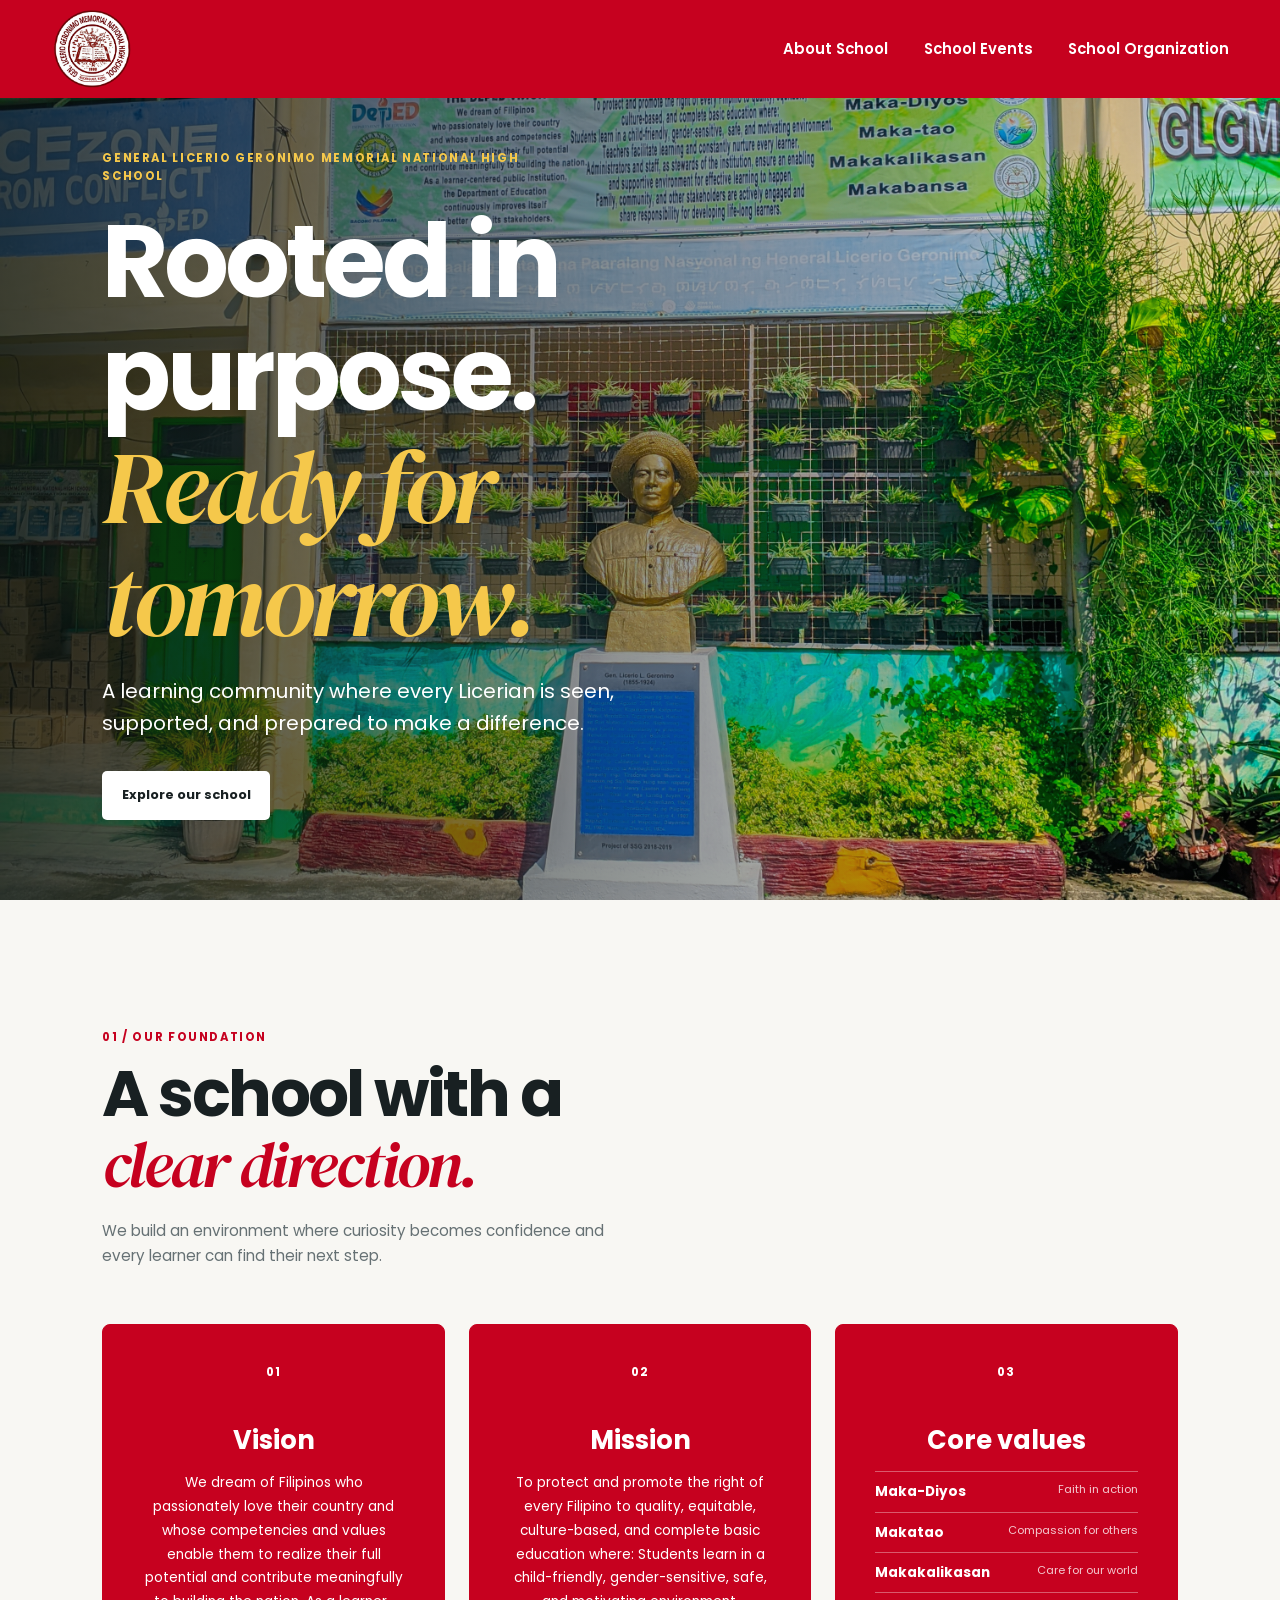
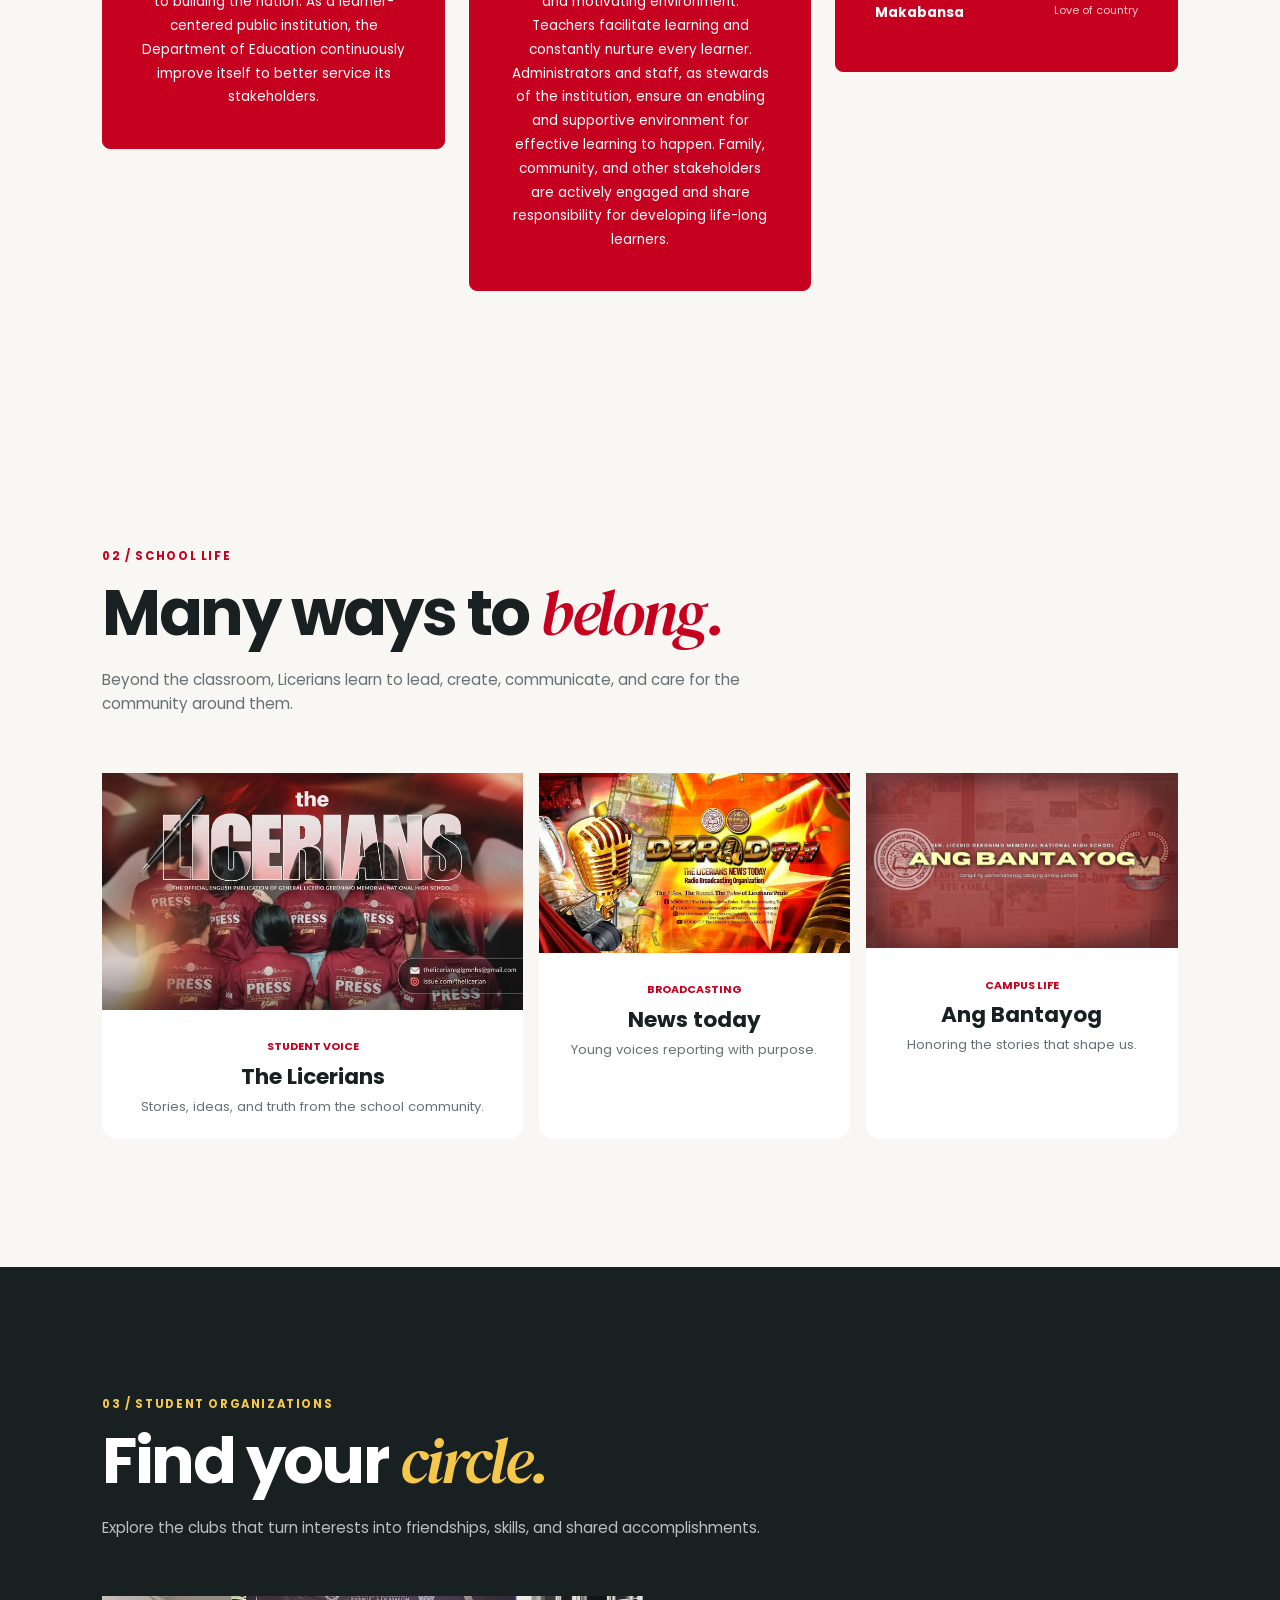
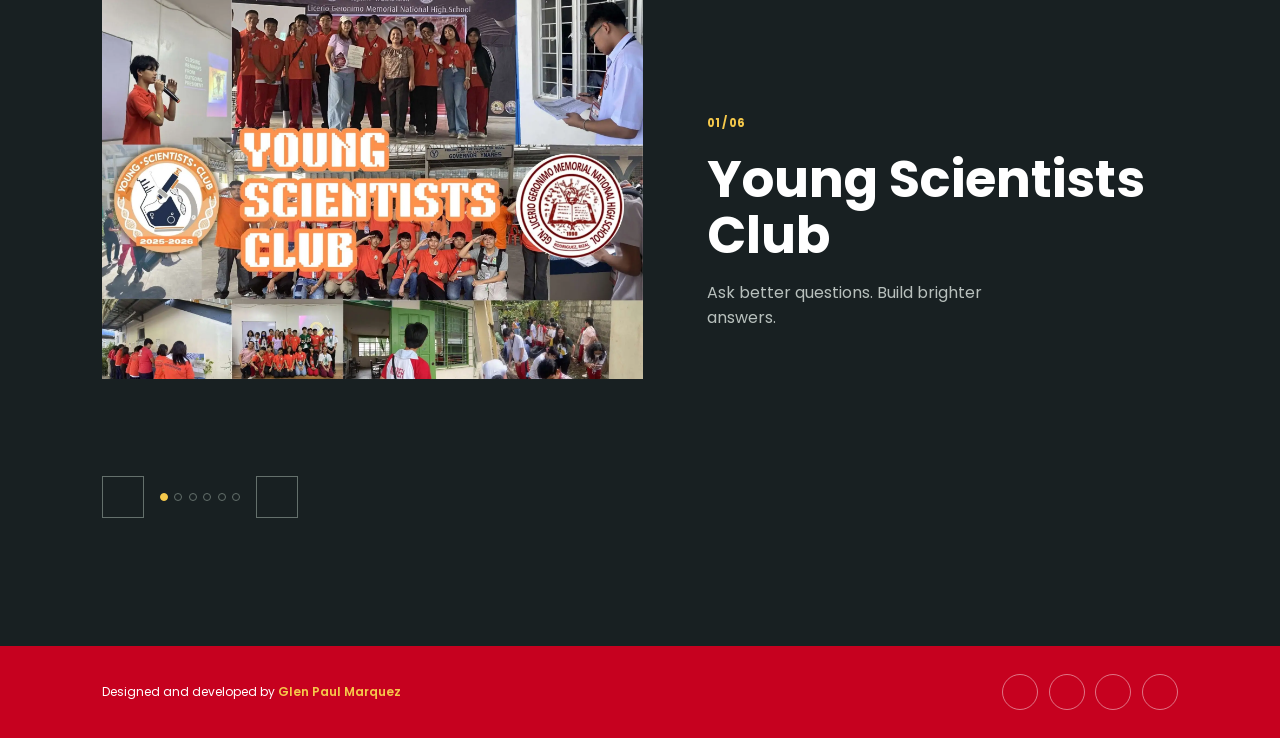
==== assets/pages/landing-page.html @ 51c4fb9d "Upload the Mockup Website" ====
<!DOCTYPE html>
<html lang="en">
<head>
    <meta charset="UTF-8" />
    <meta name="viewport" content="width=device-width, initial-scale=1.0" />
    <title>GLGMNHS | MOCK-UP</title>

    <!-- Fav Icon -->
    <link rel="icon" type="image/png" href="../images/glgmnhs logo.png" />

    <!-- CSS Link -->
    <link rel="stylesheet" href="../css/landing-page.css" />

    <!-- Poppins and DM Serif Display fonts from Google Font -->
    <link rel="preconnect" href="https://fonts.googleapis.com" />
    <link rel="preconnect" href="https://fonts.gstatic.com" crossorigin />
    <link
        href="https://fonts.googleapis.com/css2?family=DM+Serif+Display:ital@0;1&family=Poppins:wght@400;500;600;700;800&display=swap"
        rel="stylesheet" />
</head>

<body>
    <!-- Header -->
    <header>
        <!-- Navigation Bar -->
        <nav class="nav-bar" aria-label="Main navigation">
            <!-- Logo -->
            <a href="#hero-section" class="brand" aria-label="GLGMNHS home"><img src="../images/glgmnhs logo.png"
                    alt="GLGMNHS logo" class="logo" /></a>

            <ul class="nav-links" id="primary-navigation">
                <li><a href="#about-school">About School</a></li>
                <li><a href="#school-events">School Events</a></li>
                <li><a href="#school-organization">School Organization</a></li>
            </ul>

            <button class="menu-toggle" type="button" aria-expanded="false" aria-controls="primary-navigation">
                <span class="sr-only">Open navigation menu</span>
                <i class="fa-solid fa-bars" aria-hidden="true"></i>
            </button>
        </nav>
    </header>

    <!-- Main Content -->
    <main>
        <section id="hero-section" class="hero-section">
            <div class="hero-content">
                <p class="eyebrow">General Licerio Geronimo Memorial National High School</p>
                <h1>Rooted in purpose.<br /><em>Ready for tomorrow.</em></h1>
                <p class="hero-description">A learning community where every Licerian is seen, supported, and prepared
                    to make a difference.</p>
                <a href="#about-school" class="button button-light">Explore our school</a>
            </div>
        </section>

        <section id="about-school">
            <div class="section-heading">
                <p class="eyebrow">01 / Our foundation</p>
                <h2>A school with a<br /><em>clear direction.</em></h2>
                <p>We build an environment where curiosity becomes confidence and every learner can find their next
                    step.</p>
            </div>

            <div class="about-grid">
                <article class="statement-card statement-card-featured">
                    <span class="card-number">01</span>
                    <h3>Vision</h3>
                    <p>We dream of Filipinos
                       who passionately love their country
                       and whose competencies and values
                       enable them to realize their full potential
                       and contribute meaningfully to building the nation.

                       As a learner-centered public institution,
                       the Department of Education continuously improve itself
                       to better service its stakeholders.

                    </p>
                </article>

                <article class="statement-card">
                    <span class="card-number">02</span>
                    <h3>Mission</h3>
                    <p>To protect and promote the right of every Filipino to quality, equitable, culture-based, and complete basic education where:

                    Students learn in a child-friendly, gender-sensitive, safe, and motivating environment.
                    Teachers facilitate learning and constantly nurture every learner.
                    Administrators and staff, as stewards of the institution, ensure an enabling and supportive environment for effective learning to happen.
                    Family, community, and other stakeholders are actively engaged and share responsibility for developing life-long learners.
                    </p>
                </article>

                <article class="statement-card values-card">
                    <span class="card-number">03</span>
                    <h3>Core values</h3>
                    <ul class="values-list">
                        <li><span>Maka-Diyos</span><small>Faith in action</small></li>
                        <li><span>Makatao</span><small>Compassion for others</small></li>
                        <li><span>Makakalikasan</span><small>Care for our world</small></li>
                        <li><span>Makabansa</span><small>Love of country</small></li>
                    </ul>
                </article>
            </div>
        </section>

        <section id="school-events">
            <div class="section-heading section-heading-wide">
                <p class="eyebrow">02 / School life</p>
                <h2>Many ways to <em>belong.</em></h2>
                <p>Beyond the classroom, Licerians learn to lead, create, communicate, and care for the community around
                    them.</p>
            </div>

            <div class="events-grid">
                <a class="event-card event-card-large" href="https://www.facebook.com/profile.php?id=61552173031546" target="_blank"
                    rel="noopener noreferrer" aria-label="Visit The Licerians on Facebook">
                    <img src="../images/The Licerians.webp" alt="The Licerians student publication" />
                    <div class="event-card-content"><span class="event-tag">Student voice</span>
                        <h3>The Licerians</h3>
                        <p>Stories, ideas, and truth from the school community.</p>
                    </div>
                </a>

                <a class="event-card" href="https://www.facebook.com/dzrod77.7" target="_blank" rel="noopener noreferrer"
                    aria-label="Visit News Today on Facebook">
                    <img src="../images/DZROD 77.7 The Licerians News Today - Radio Broadcasting Team.webp"
                        alt="The Licerians radio broadcasting team" />
                    <div class="event-card-content"><span class="event-tag">Broadcasting</span>
                        <h3>News today</h3>
                        <p>Young voices reporting with purpose.</p>
                    </div>
                </a>
                
                <a class="event-card" href="https://www.facebook.com/profile.php?id=100087001908564" target="_blank" rel="noopener noreferrer"
                    aria-label="Visit Ang Bantayog on Facebook">
                    <img src="../images/Glgmnhs - Ang Bantayog.webp" alt="GLGMNHS Ang Bantayog activity" />
                    <div class="event-card-content"><span class="event-tag">Campus life</span>
                        <h3>Ang Bantayog</h3>
                        <p>Honoring the stories that shape us.</p>
                    </div>
                </a>
            </div>
        </section>

        <section id="school-organization">

            <div class="section-heading section-heading-wide">
                <p class="eyebrow">03 / Student organizations</p>
                <h2>Find your <em>circle.</em></h2>
                <p>Explore the clubs that turn interests into friendships, skills, and shared accomplishments.</p>
            </div>

            <div class="organization-carousel" aria-label="Student organizations carousel">

                <div class="carousel-track">
                    <a class="organization-slide is-active" href="https://www.facebook.com/profile.php?id=61551545549921" target="_blank"
                        rel="noopener noreferrer" aria-label="Visit Young Scientists Club on Facebook"><img
                            src="../images/Glgmnhs - Young Scientists Club.webp" alt="Young Scientists Club" />
                        <div><span>01 / 06</span>
                            <h3>Young Scientists Club</h3>
                            <p>Ask better questions. Build brighter answers.</p>
                        </div>
                    </a>

                    <a class="organization-slide" href="https://www.facebook.com/profile.php?id=61553235361450" target="_blank"
                        rel="noopener noreferrer" aria-label="Visit Pythagoras Society on Facebook"><img
                            src="../images/Glgmnhs - Pythagoras Society.webp"
                            alt="Pythagoras Society" />
                        <div><span>02 / 06</span>
                            <h3>Pythagoras Society</h3>
                            <p>Make sense of the world, one problem at a time.</p>
                        </div>
                    </a>

                    <a class="organization-slide" href="https://www.facebook.com/profile.php?id=61551728897464" target="_blank"
                        rel="noopener noreferrer" aria-label="Visit Licerian Arts Club on Facebook"><img
                            src="../images/Licerian Arts Club.webp"
                            alt="Licerian Arts Club" />
                        <div><span>03 / 06</span>
                            <h3>Licerian Arts Club</h3>
                            <p>Turn imagination into something others can feel.</p>
                        </div>
                    </a>

                    <a class="organization-slide" href="https://www.facebook.com/profile.php?id=61554209640082" target="_blank"
                        rel="noopener noreferrer" aria-label="Visit Future Home Makers on Facebook"><img
                            src="../images/Glgmnhs - Future Home Makers Society -Club.webp"
                            alt="Future Home Makers Society" />
                        <div><span>04 / 06</span>
                            <h3>Future Home Makers</h3>
                            <p>Practical creativity for everyday life.</p>
                        </div>
                    </a>

                    <a class="organization-slide" href="https://www.facebook.com/glgmnhsyfc" target="_blank"
                        rel="noopener noreferrer" aria-label="Visit Young Farmers Club on Facebook"><img
                            src="../images/Glgmnhs - Young Farmers Club.webp"
                            alt="Young Farmers Club" />
                        <div><span>05 / 06</span>
                            <h3>Young Farmers Club</h3>
                            <p>Grow stewardship from the ground up.</p>
                        </div>
                    </a>

                    <a class="organization-slide" href="https://www.facebook.com/profile.php?id=61550994742163" target="_blank"
                        rel="noopener noreferrer" aria-label="Visit Barkada Kontra Droga on Facebook"><img
                            src="../images/Glgmnhs - Barkada Kontra Droga.webp"
                            alt="Barkada Kontra Droga" />
                        <div><span>06 / 06</span>
                            <h3>Barkada Kontra Droga</h3>
                            <p>Choose a healthy path together.</p>
                        </div>
                    </a>
                </div>
                <div class="carousel-controls"><button class="carousel-button" type="button"
                        aria-label="Previous organization"><i class="fa-solid fa-arrow-left"
                            aria-hidden="true"></i></button>
                    <div class="carousel-dots" role="tablist" aria-label="Choose an organization"></div><button
                        class="carousel-button" type="button" aria-label="Next organization"><i
                            class="fa-solid fa-arrow-right" aria-hidden="true"></i></button>
                </div>
            </div>
        </section>
    </main>

    <footer class="site-footer">
        <div class="footer-content">
            <p>Designed and developed by <strong>Glen Paul Marquez</strong></p>

            <nav class="footer-social" aria-label="Contact and social links">
                <a href="https://github.com/glnplmrqz" target="_blank" rel="noopener noreferrer" aria-label="GitHub">
                    <i class="fa-brands fa-github" aria-hidden="true"></i>
                </a>
                <a href="mailto:glenpaulmarquez01@gmail.com" aria-label="Email Glen Paul Marquez">
                    <i class="fa-solid fa-envelope" aria-hidden="true"></i>
                </a>
                <a href="https://t.me/glnplmrqz" target="_blank" rel="noopener noreferrer" aria-label="Telegram">
                    <i class="fa-brands fa-telegram" aria-hidden="true"></i>
                </a>
                <a href="https://www.linkedin.com/in/glnplmrqz" target="_blank" rel="noopener noreferrer" aria-label="LinkedIn">
                    <i class="fa-brands fa-linkedin-in" aria-hidden="true"></i>
                </a>
            </nav>
        </div>
    </footer>

    <script src="../js/navigation.js"></script>
    <script src="../js/carousel.js"></script>
</body>

</html>
---- assets/css/landing-page.css ----
* {
  margin: 0;
  padding: 0;
  box-sizing: border-box;
  scroll-behavior: smooth;
}

:root {
  --red: #c6011f;
  --ink: #182022;
  --muted: #667174;
  --cream: #f8f7f3;
  --line: #dfe3df;
  --yellow: #f5c84b;
}

body {
  background: var(--cream);
  color: var(--ink);
  font-family: "Poppins", sans-serif;
  line-height: 1.6;
}

img {
  display: block;
  max-width: 100%;
}

.sr-only {
  border: 0;
  clip: rect(0, 0, 0, 0);
  height: 1px;
  margin: -1px;
  overflow: hidden;
  padding: 0;
  position: absolute;
  white-space: nowrap;
  width: 1px;
}

.nav-bar {
  align-items: center;
  background: var(--red);
  display: flex;
  justify-content: space-between;
  padding: 0.5rem clamp(1rem, 4vw, 3.5rem);
  position: fixed;
  width: 100%;
  z-index: 10;
}

.brand,
.logo {
  display: block;
}

.logo {
  width: clamp(60px, 7vw, 82px);
}

.nav-links {
  display: flex;
  gap: clamp(0.8rem, 3vw, 2.2rem);
  list-style: none;
}

.nav-links a {
  color: white;
  font-size: 0.93rem;
  font-weight: 600;
  text-decoration: none;
  transition: color 0.3s ease-in-out;
}

.nav-links a:hover,
.nav-links a:focus-visible {
  color: var(--yellow);
}

.menu-toggle {
  display: none;
}

.hero-section {
  align-items: flex-end;
  background:
    linear-gradient(90deg, rgb(10 20 17 / 0.78), rgb(10 20 17 / 0.1)),
    url("../images/glgmnhs-background.webp") center / cover no-repeat;
  color: white;
  display: flex;
  min-height: 100vh;
  padding: 9rem clamp(1.25rem, 8vw, 8rem) 5rem;
  position: relative;
}

.hero-content {
  max-width: 44rem;
}

.eyebrow {
  color: var(--red);
  font-size: 0.72rem;
  font-weight: 700;
  letter-spacing: 0.14em;
  text-transform: uppercase;
}

.hero-section .eyebrow {
  color: var(--yellow);
  max-width: 30rem;
}

h1,
h2,
h3 {
  line-height: 1.1;
}

h1,
h2 {
  font-weight: 700;
  letter-spacing: -0.04em;
}

h1 {
  font-size: clamp(3.1rem, 8vw, 7.5rem);
  margin: 1.2rem 0;
}

h1 em,
h2 em {
  color: var(--red);
  font-family: "DM Serif Display", Georgia, serif;
  font-weight: 400;
}

.hero-section h1 em,
#school-organization h2 em {
  color: var(--yellow);
}

.hero-description {
  font-size: clamp(1rem, 1.8vw, 1.25rem);
  max-width: 34rem;
}

.button {
  display: inline-flex;
  gap: 0.75rem;
  margin-top: 2rem;
  padding: 0.9rem 1.2rem;
  text-decoration: none;
}

.button-light {
  background: white;
  color: var(--ink);
  font-size: 0.8rem;
  font-weight: 700;
  border-radius: 5px;
  transition: 0.3s ease-in-out;
}

.button-light:hover {
  background: var(--yellow);
}

.button-light:focus-visible,
.nav-links a:focus-visible,
.carousel-button:focus-visible,
.carousel-dot:focus-visible {
  outline: 3px solid var(--yellow);
  outline-offset: 3px;
}

section:not(.hero-section) {
  padding: clamp(5rem, 10vw, 9rem) clamp(1.25rem, 8vw, 8rem);
}

#about-school {
  background: var(--cream);
}

.section-heading {
  margin-bottom: 3.5rem;
  max-width: 33rem;
}

.section-heading h2 {
  font-size: clamp(2.7rem, 5vw, 5rem);
  margin: 0.8rem 0 1.2rem;
}

.section-heading > p:last-child {
  color: var(--muted);
  font-size: 0.95rem;
}

.about-grid {
  align-items: start;
  display: grid;
  gap: clamp(1rem, 2vw, 1.5rem);
  grid-template-columns: repeat(3, minmax(0, 1fr));
}

.statement-card {
  align-items: center;
  background: var(--red);
  border: 1px solid var(--red);
  border-radius: 8px;
  color: white;
  display: flex;
  flex-direction: column;
  height: fit-content;
  padding: clamp(1.75rem, 3vw, 2.75rem);
  text-align: center;
  transition: box-shadow 0.25s ease, transform 0.25s ease;
}

.statement-card:hover {
  box-shadow: 0 1rem 2rem rgb(198 1 31 / 0.18);
  transform: translateY(-0.35rem);
}

.card-number {
  color: white;
  display: block;
  font-size: 0.72rem;
  font-weight: 700;
  letter-spacing: 0.12em;
  margin-bottom: 2.75rem;
}

.statement-card h3 {
  font-size: clamp(1.4rem, 2vw, 1.7rem);
  margin-bottom: 1.1rem;
}

.statement-card p {
  color: white;
  font-size: 0.85rem;
  line-height: 1.75;
  max-width: 30rem;
}

.values-list {
  list-style: none;
  width: 100%;
}

.values-list li {
  border-top: 1px solid rgb(255 255 255 / 0.35);
  display: flex;
  justify-content: space-between;
  padding: 0.55rem 0;
}

.values-list span {
  font-size: 0.85rem;
  font-weight: 700;
}

.values-list small {
  color: rgb(255 255 255 / 0.78);
  font-size: 0.7rem;
}

#school-events {
  background: var(--cream);
}

.section-heading-wide {
  max-width: 43rem;
}

.events-grid {
  display: grid;
  gap: 1rem;
  grid-template-columns: 1.35fr 1fr 1fr;
}

.event-card {
  background: white;
  color: inherit;
  display: block;
  text-decoration: none;
  border-radius: 15px;
  transition: box-shadow 0.25s ease, transform 0.25s ease;
}

.event-card:hover {
  box-shadow: 0 1rem 2rem rgb(24 32 34 / 0.1);
  transform: translateY(-0.35rem);
}

.event-card img {
  height: auto;
  width: 100%;
}

.event-card-content {
  text-align: center;
  padding: 1.4rem;
}

.event-tag {
  color: var(--red);
  font-size: 0.68rem;
  font-weight: 700;
  text-transform: uppercase;
}

.event-card h3 {
  font-size: 1.35rem;
  margin: 0.45rem 0;
}

.event-card p {
  color: var(--muted);
  font-size: 0.82rem;
}

#school-organization {
  background: var(--ink);
  color: white;
}

#school-organization .eyebrow {
  color: var(--yellow);
}

#school-organization .section-heading > p:last-child {
  color: #b8c0bd;
}

.site-footer {
  background: var(--red);
  color: white;
  padding: 1.75rem clamp(1.25rem, 8vw, 8rem);
}

.footer-content {
  align-items: center;
  display: flex;
  gap: 1.5rem;
  justify-content: space-between;
}

.footer-content p {
  font-size: 0.75rem;
}

.footer-content strong {
  font-weight: 600;
  color: var(--yellow);
}

.footer-social {
  display: flex;
  gap: 0.65rem;
}

.footer-social a {
  align-items: center;
  border: 1px solid rgb(255 255 255 / 0.45);
  border-radius: 50%;
  color: white;
  display: inline-flex;
  height: 2.25rem;
  justify-content: center;
  text-decoration: none;
  transition: all 0.3s ease-in-out;
  width: 2.25rem;
}

.footer-social a:hover,
.footer-social a:focus-visible {
  background: white;
  color: #333;
}

.organization-carousel {
  margin: 0 auto;
  max-width: 72rem;
}

.carousel-track {
  min-height: 28rem;
  position: relative;
}

.organization-slide {
  color: inherit;
  display: grid;
  gap: clamp(1.5rem, 5vw, 5rem);
  grid-template-columns: 1.15fr 1fr;
  inset: 0;
  opacity: 0;
  pointer-events: none;
  position: absolute;
  text-decoration: none;
  transform: translateX(1rem);
  transition:
    opacity 0.35s ease,
    transform 0.35s ease;
}
.organization-slide.is-active {
  opacity: 1;
  pointer-events: auto;
  transform: translateX(0);
}
.organization-slide img {
  height: auto;
  width: 100%;
}
.organization-slide > div {
  align-self: center;
}

.organization-slide span {
  color: var(--yellow);
  font-size: 0.72rem;
  font-weight: 700;
}

.organization-slide h3 {
  font-size: clamp(2rem, 4vw, 4rem);
  margin: 1rem 0;
}

.organization-slide p {
  color: #b8c0bd;
  max-width: 20rem;
}

.carousel-controls {
  align-items: center;
  display: flex;
  gap: 1rem;
  margin-top: 2rem;
}

.carousel-button,
.carousel-dot {
  background: transparent;
  border: 1px solid #64706c;
  color: white;
  cursor: pointer;
}
.carousel-button {
  height: 2.6rem;
  width: 2.6rem;
}
.carousel-button:hover,
.carousel-button:focus-visible {
  background: var(--red);
  border-color: var(--red);
}
.carousel-dots {
  display: flex;
  gap: 0.4rem;
}
.carousel-dot {
  border-radius: 50%;
  height: 0.5rem;
  padding: 0;
  width: 0.5rem;
}
.carousel-dot.is-active {
  background: var(--yellow);
  border-color: var(--yellow);
}

@media (max-width: 800px) {
  .about-grid,
  .events-grid {
    grid-template-columns: 1fr;
  }
  .organization-slide {
    grid-template-columns: 1fr;
  }
  .organization-slide img {
    height: auto;
  }
  .carousel-track {
    min-height: 39rem;
  }
  .statement-card {
    height: auto;
  }

  .card-number {
    margin-bottom: 2rem;
  }
}


@media (max-width: 520px) {
  .footer-content {
    flex-direction: column;
    gap: 1rem;
    text-align: center;
  }

  .menu-toggle {
    background: transparent;
    border: 0;
    color: white;
    cursor: pointer;
    display: block;
    font-size: 1.25rem;
    padding: 0.5rem;
  }

  .nav-bar {
    flex-wrap: wrap;
  }

  .nav-links {
    background: var(--red);
    display: none;
    flex-direction: column;
    gap: 0;
    left: 0;
    padding: 0.5rem 1.25rem 1rem;
    text-align: center;
    position: absolute;
    top: 100%;
    width: 100%;
  }

  .nav-bar.nav-open .nav-links {
    display: flex;
  }

  .nav-links a {
    display: block;
    font-size: 0.8rem;
    padding: 0.7rem 0;
    transition: background-color 0.2s ease, color 0.2s ease;
  }

  .nav-links a:hover,
  .nav-links a:focus-visible {
    background-color: var(--yellow);
    color: var(--red);
  }

  .hero-section {
    padding-left: 1.25rem;
  }
  .hero-caption {
    display: none;
  }
  section:not(.hero-section) {
    padding-left: 1.25rem;
    padding-right: 1.25rem;
  }
}
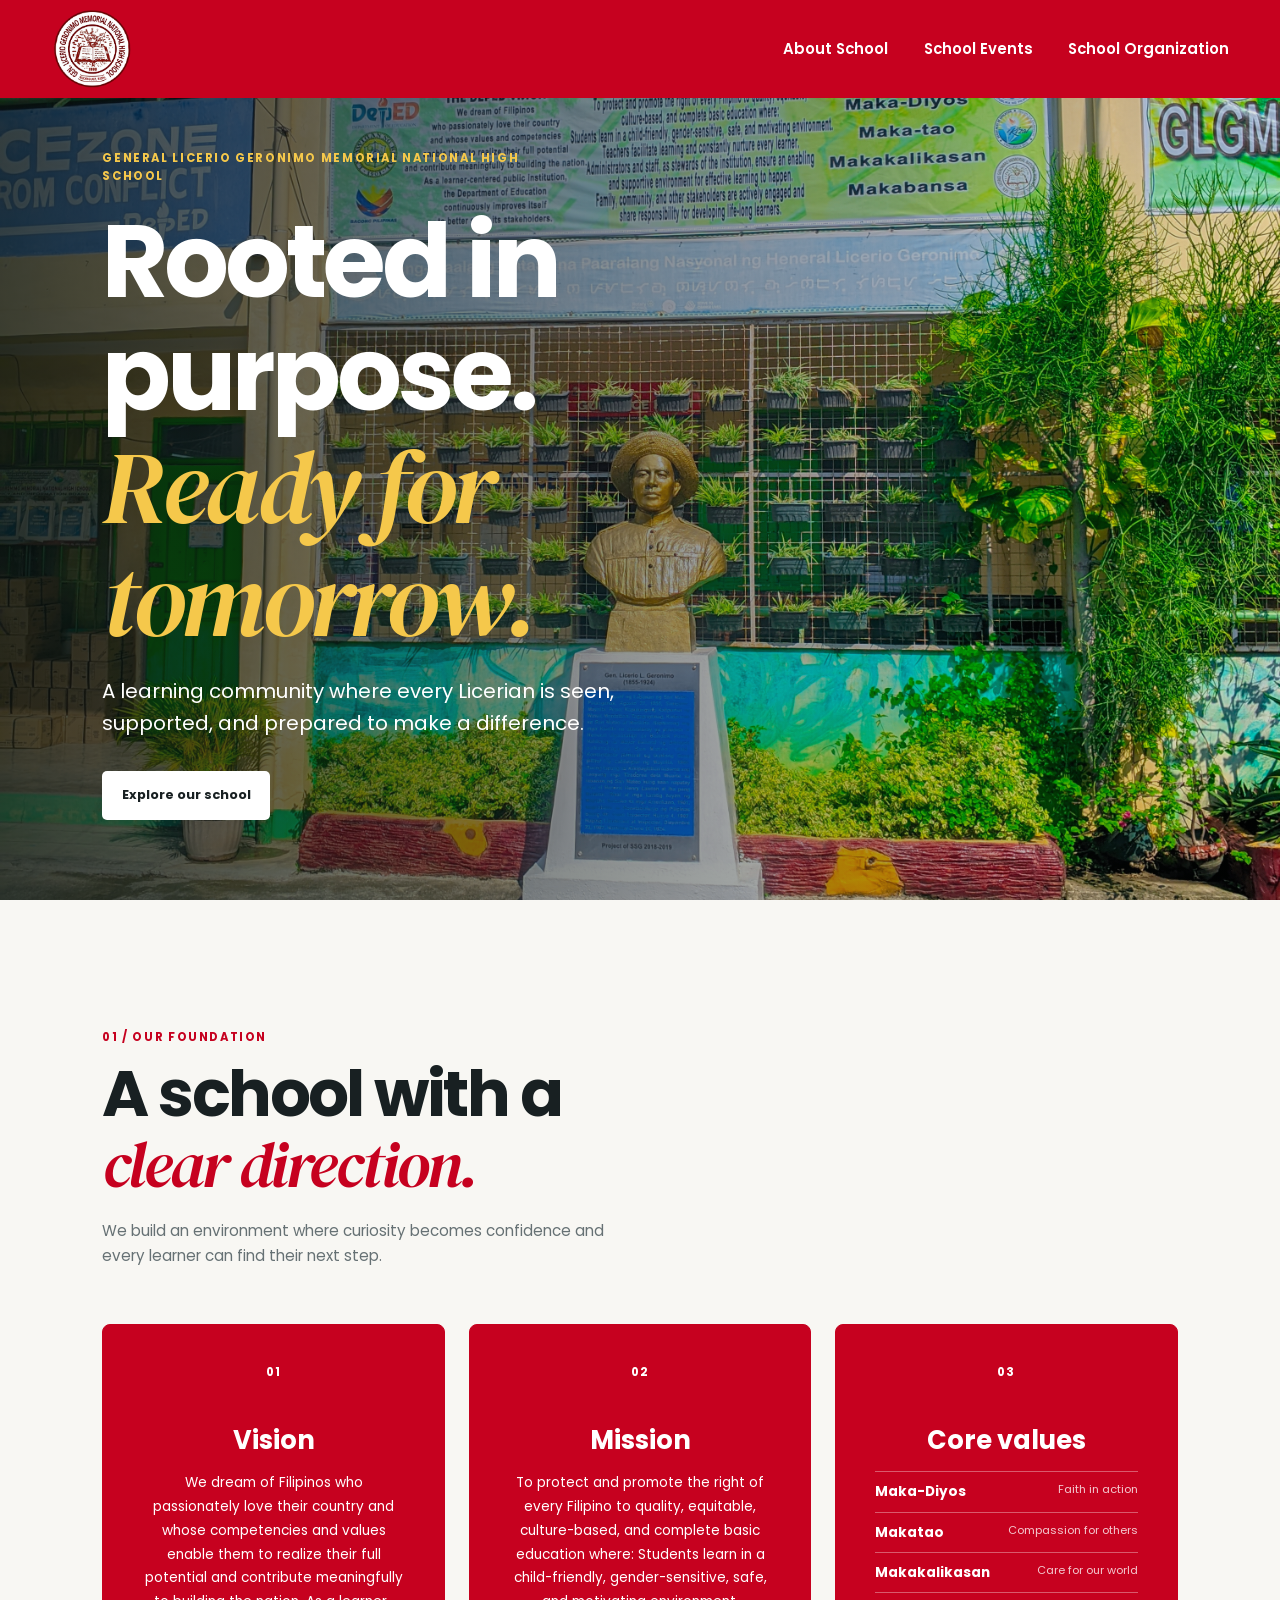
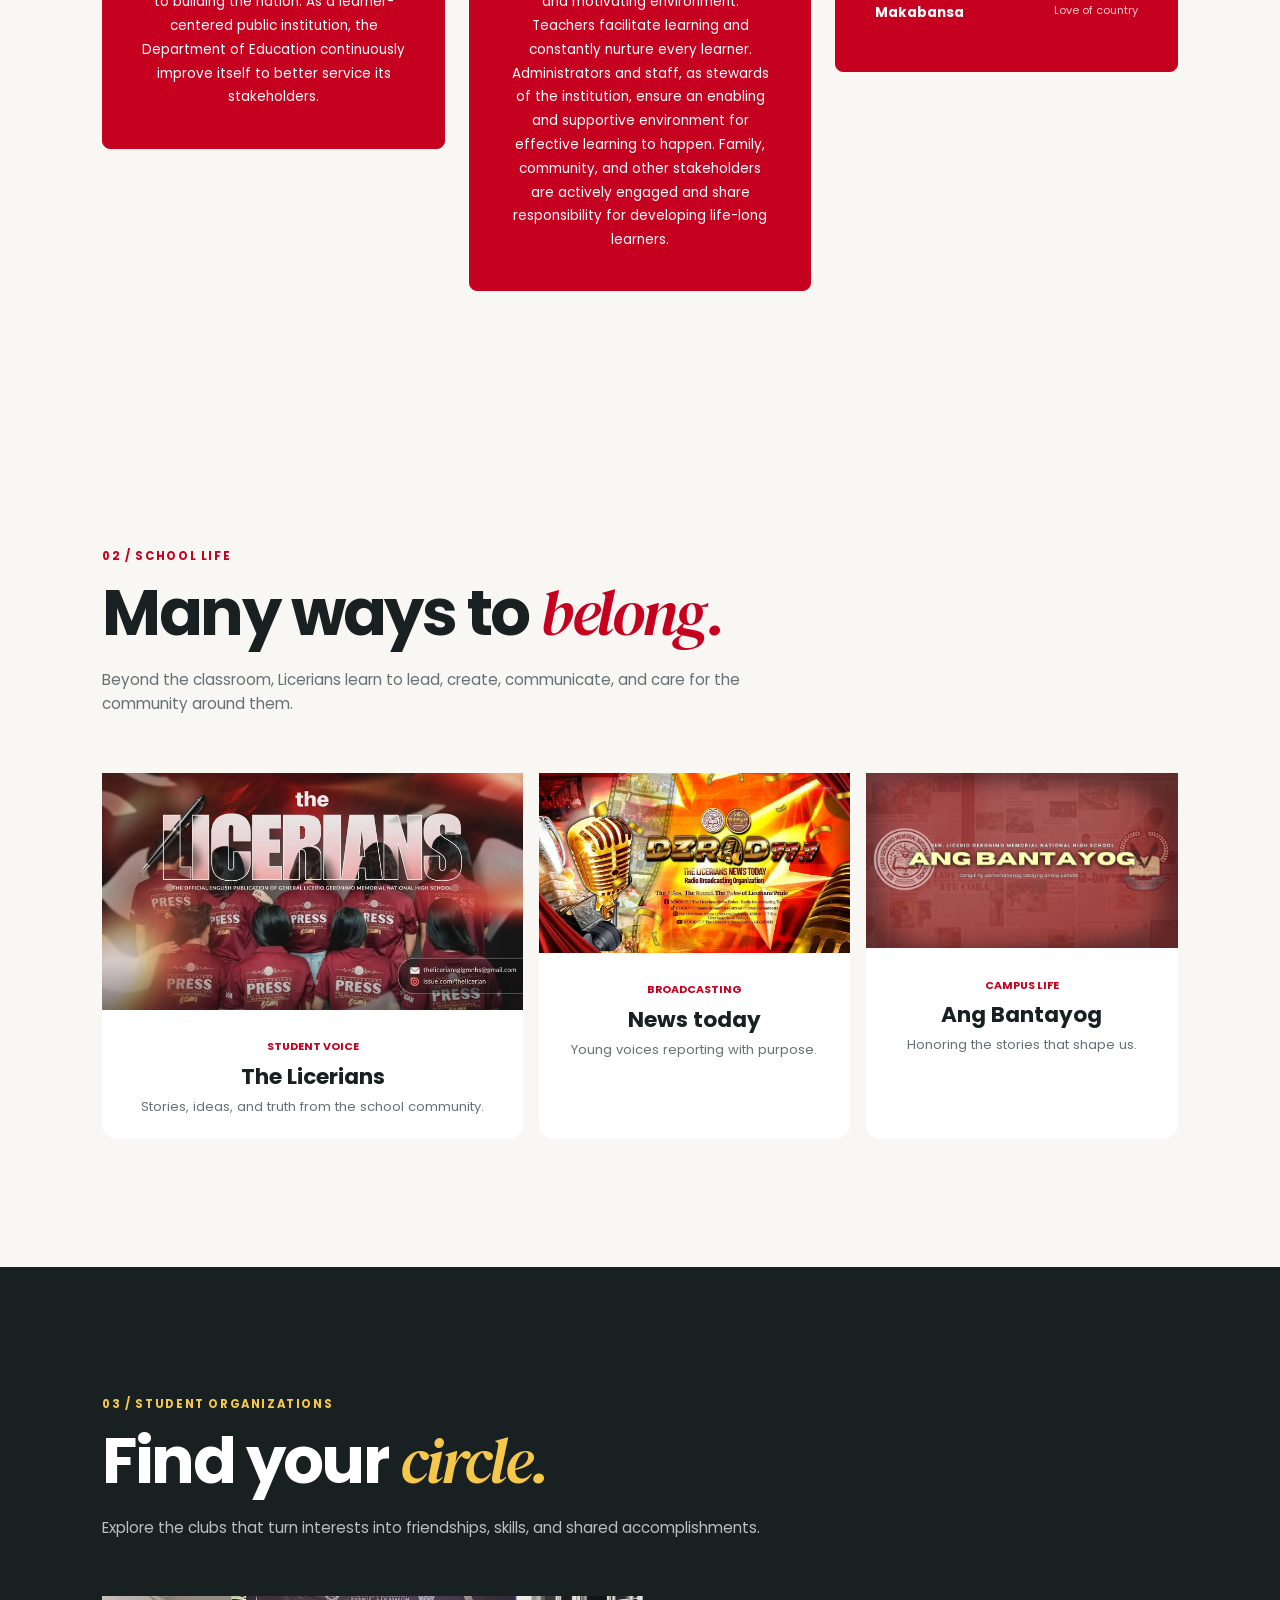
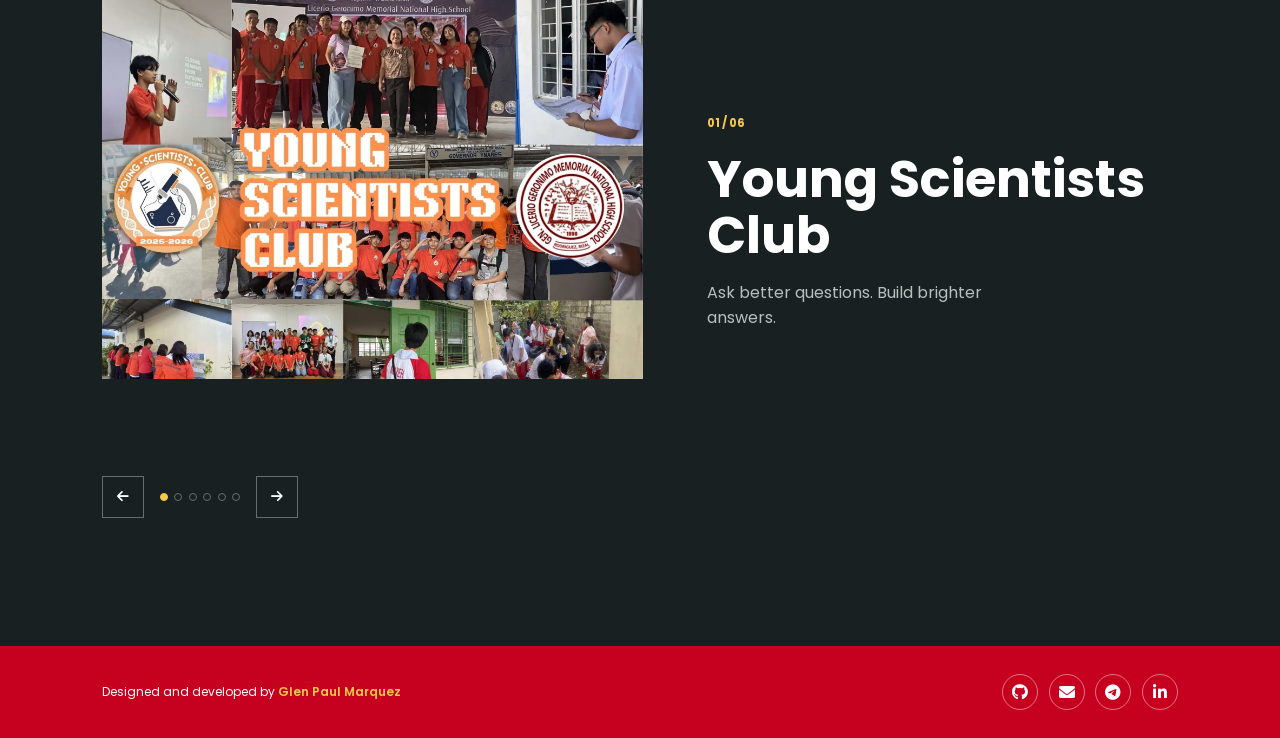
==== commit 10ac1ad3: ""Update"" ====
--- a/assets/pages/landing-page.html
+++ b/assets/pages/landing-page.html
@@ -17,6 +17,9 @@
     <link
         href="https://fonts.googleapis.com/css2?family=DM+Serif+Display:ital@0;1&family=Poppins:wght@400;500;600;700;800&display=swap"
         rel="stylesheet" />
+
+    <!-- Font Awesome Icons -->
+    <link rel="stylesheet" href="https://cdnjs.cloudflare.com/ajax/libs/font-awesome/6.0.0-beta3/css/all.min.css" />
 </head>
 
 <body>
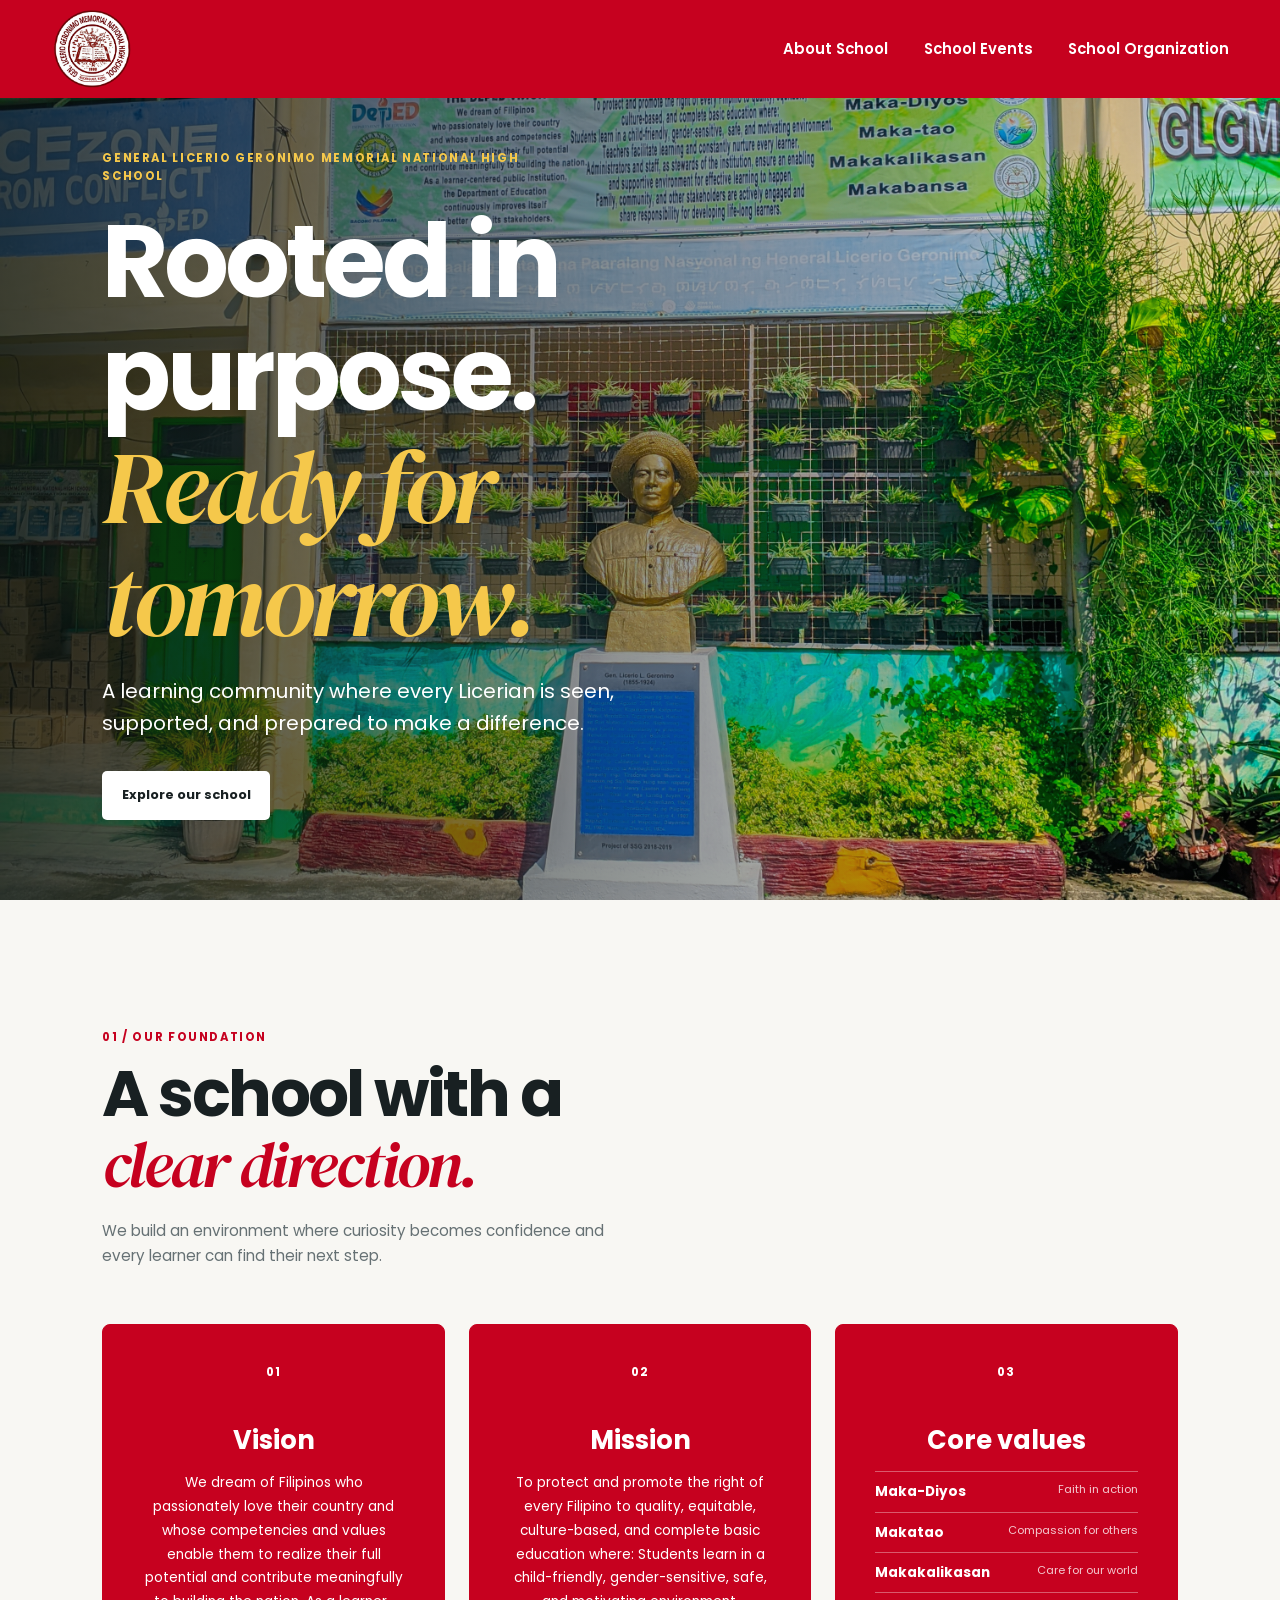
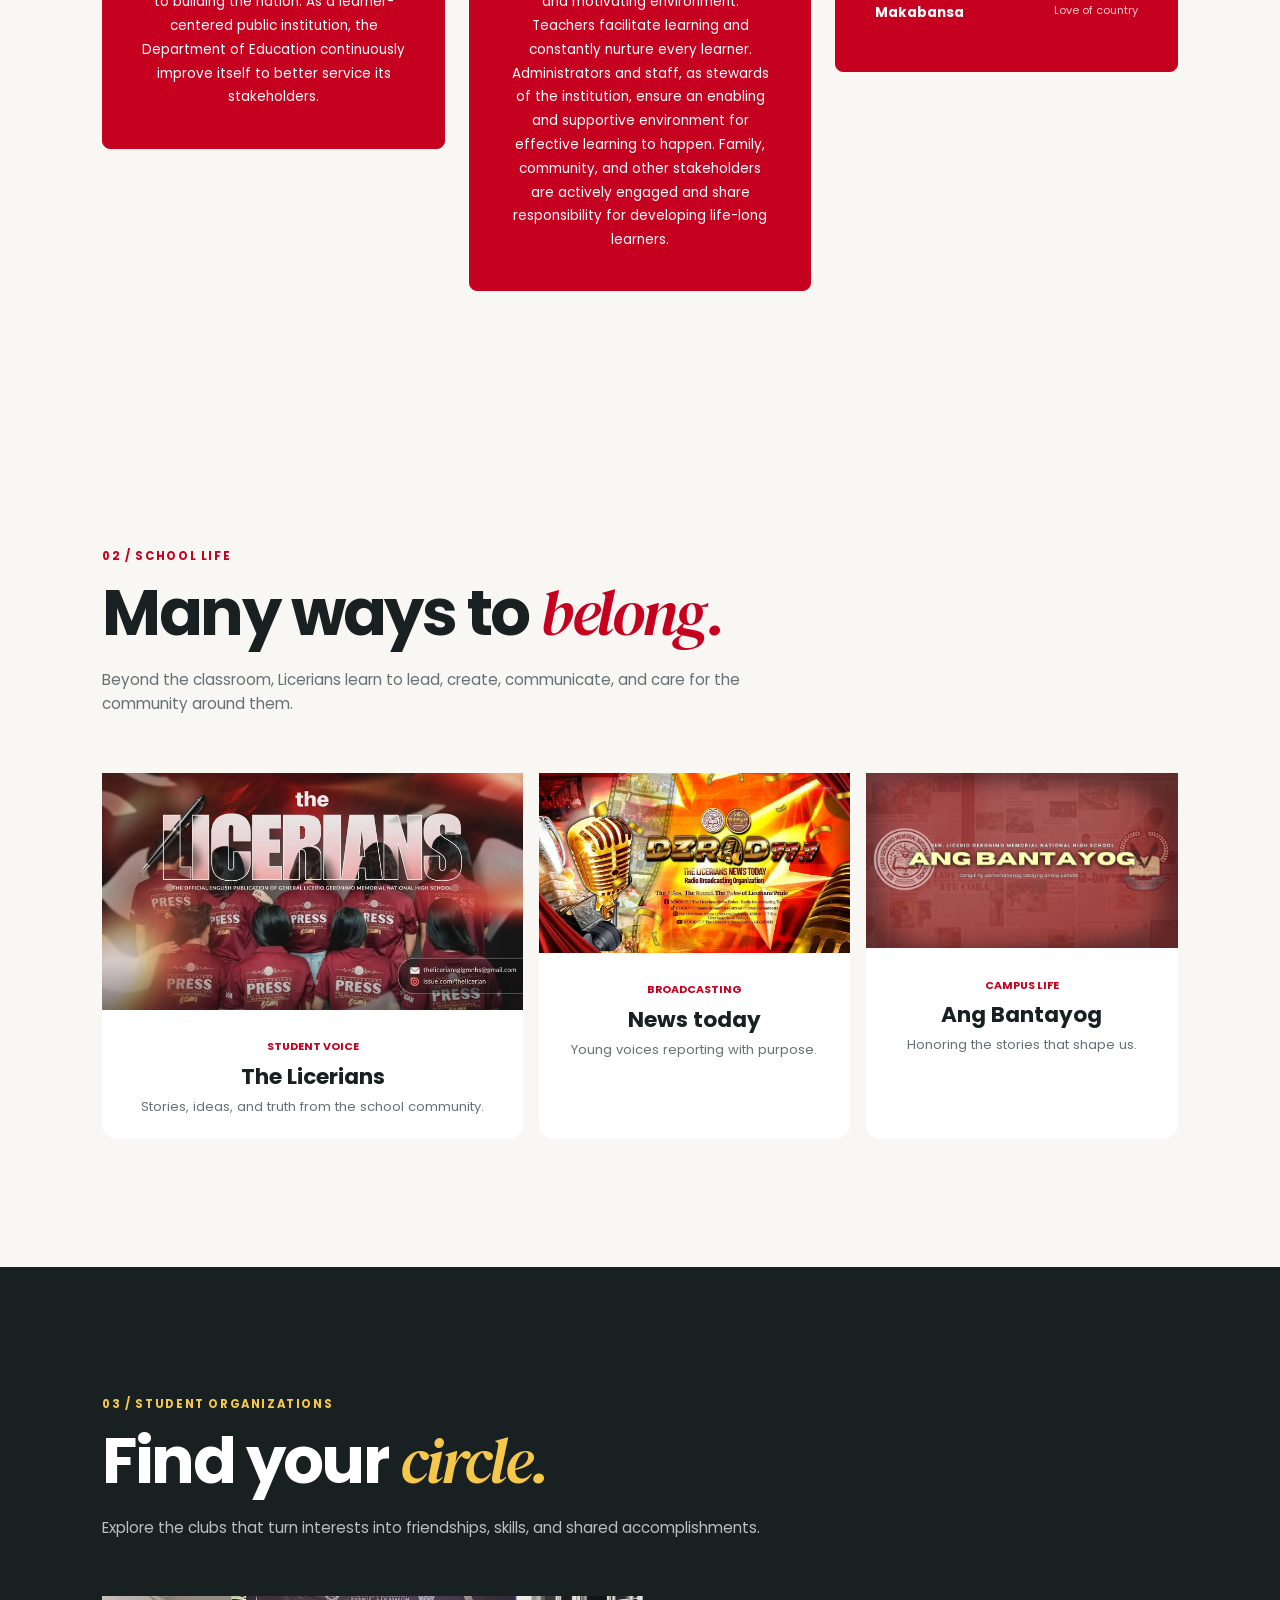
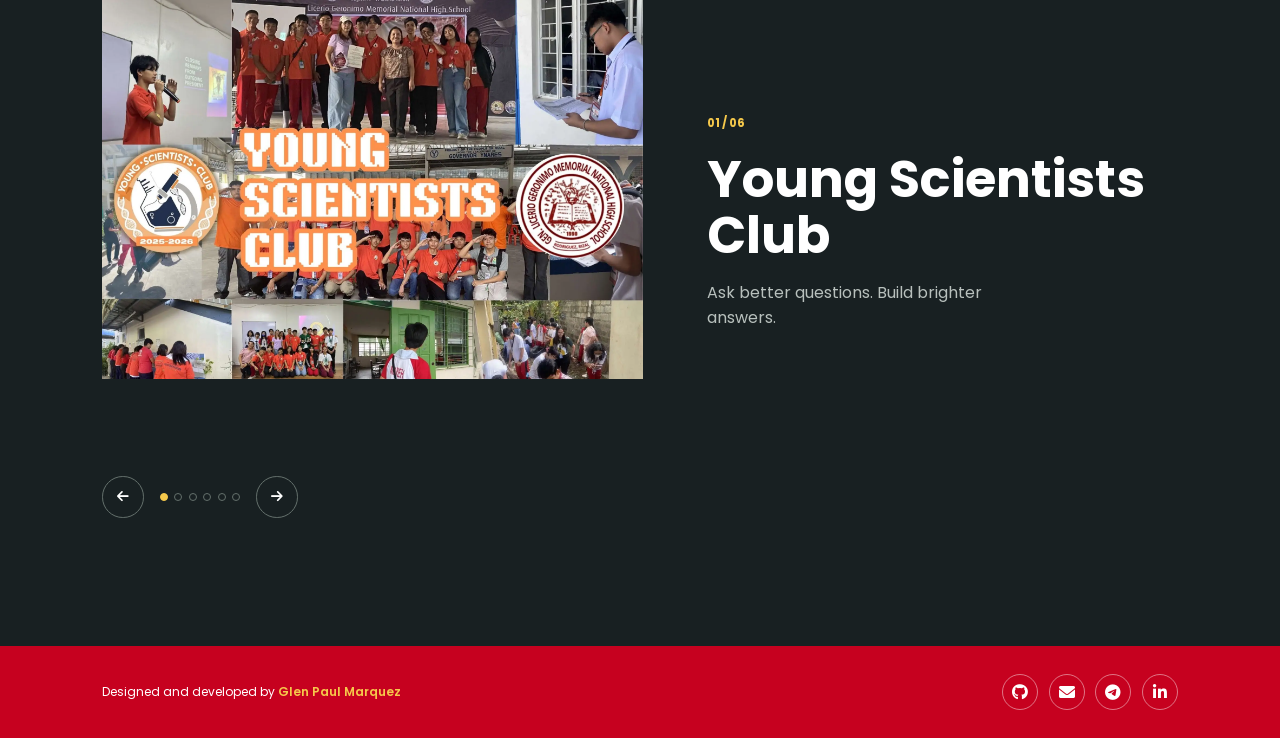
==== commit 7fdfaf7f: "Update" ====
--- a/assets/pages/landing-page.html
+++ b/assets/pages/landing-page.html
@@ -246,7 +246,7 @@
             </nav>
         </div>
     </footer>
-
+    <script src="../js/script.js"></script>
     <script src="../js/navigation.js"></script>
     <script src="../js/carousel.js"></script>
 </body>
--- a/assets/css/landing-page.css
+++ b/assets/css/landing-page.css
@@ -450,6 +450,8 @@
 .carousel-button {
   height: 2.6rem;
   width: 2.6rem;
+  border-radius: 50%;
+  transition: all 0.3s ease-in;
 }
 .carousel-button:hover,
 .carousel-button:focus-visible {
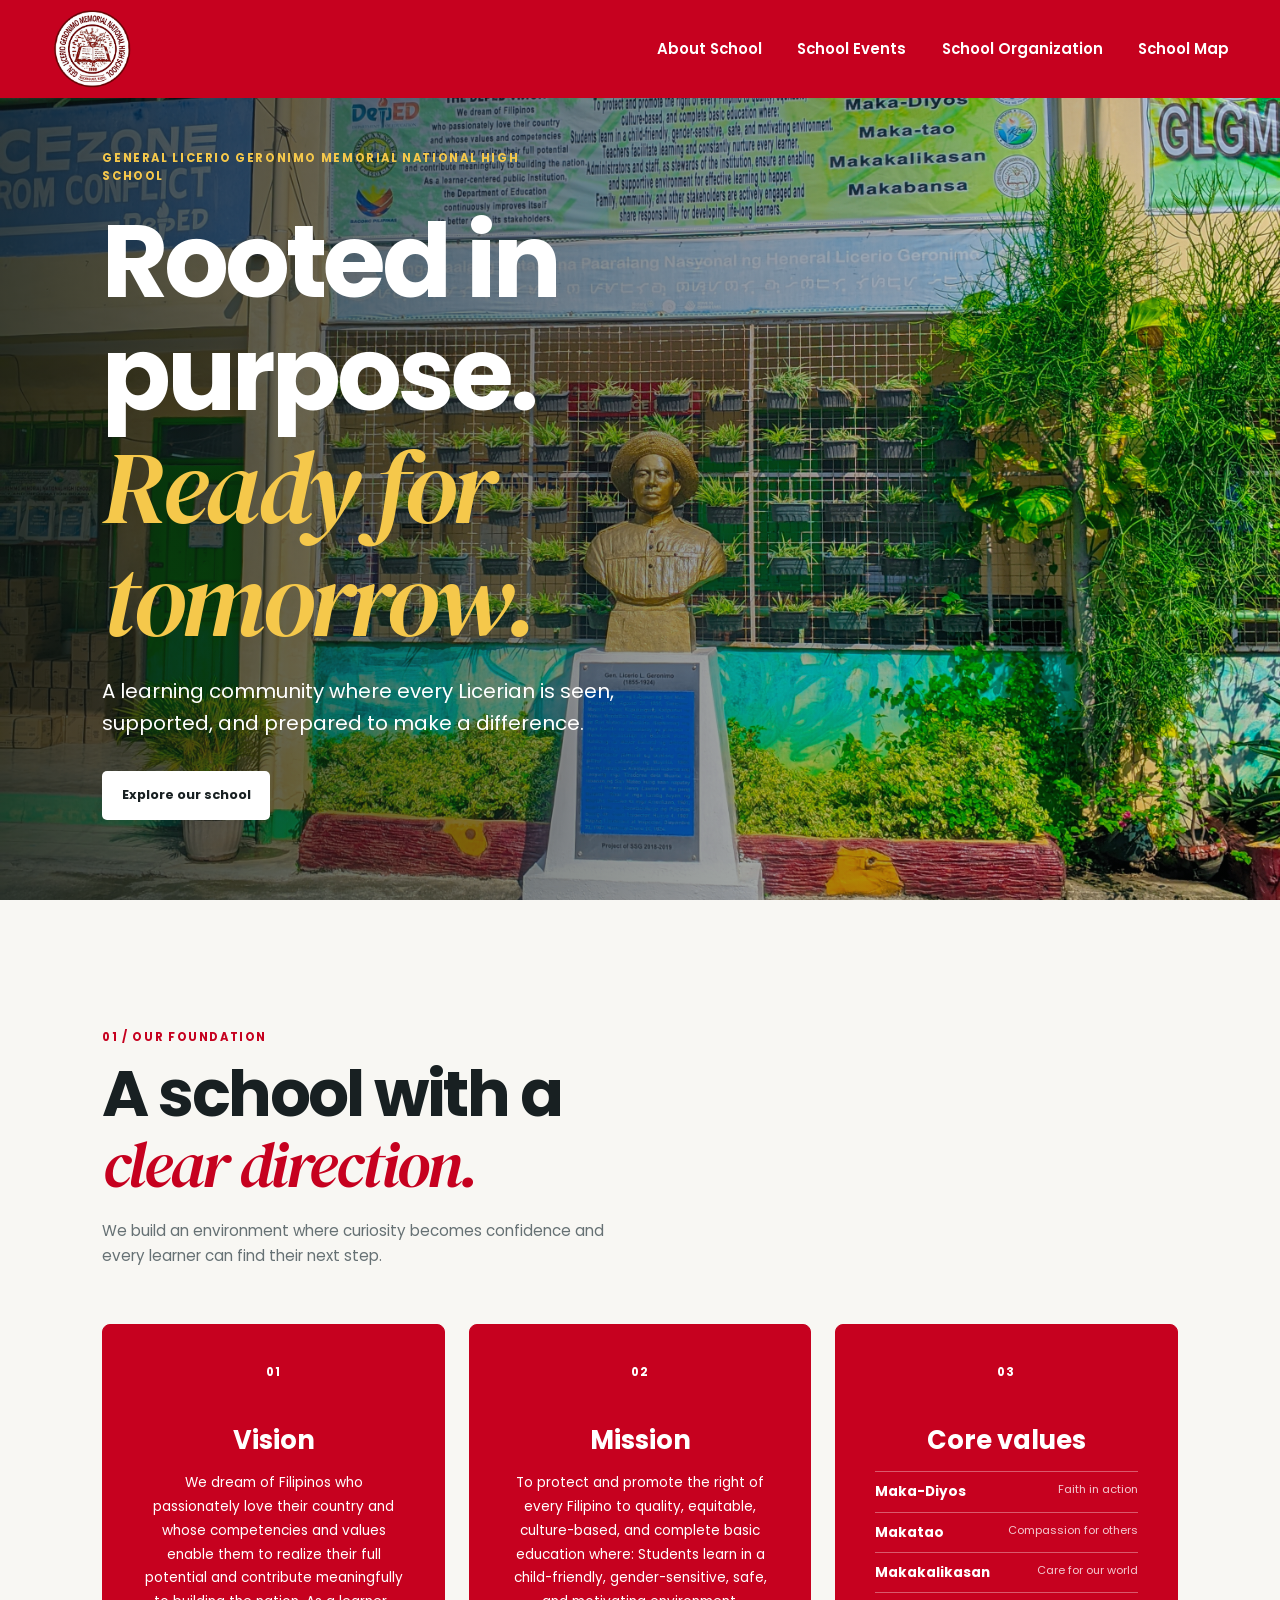
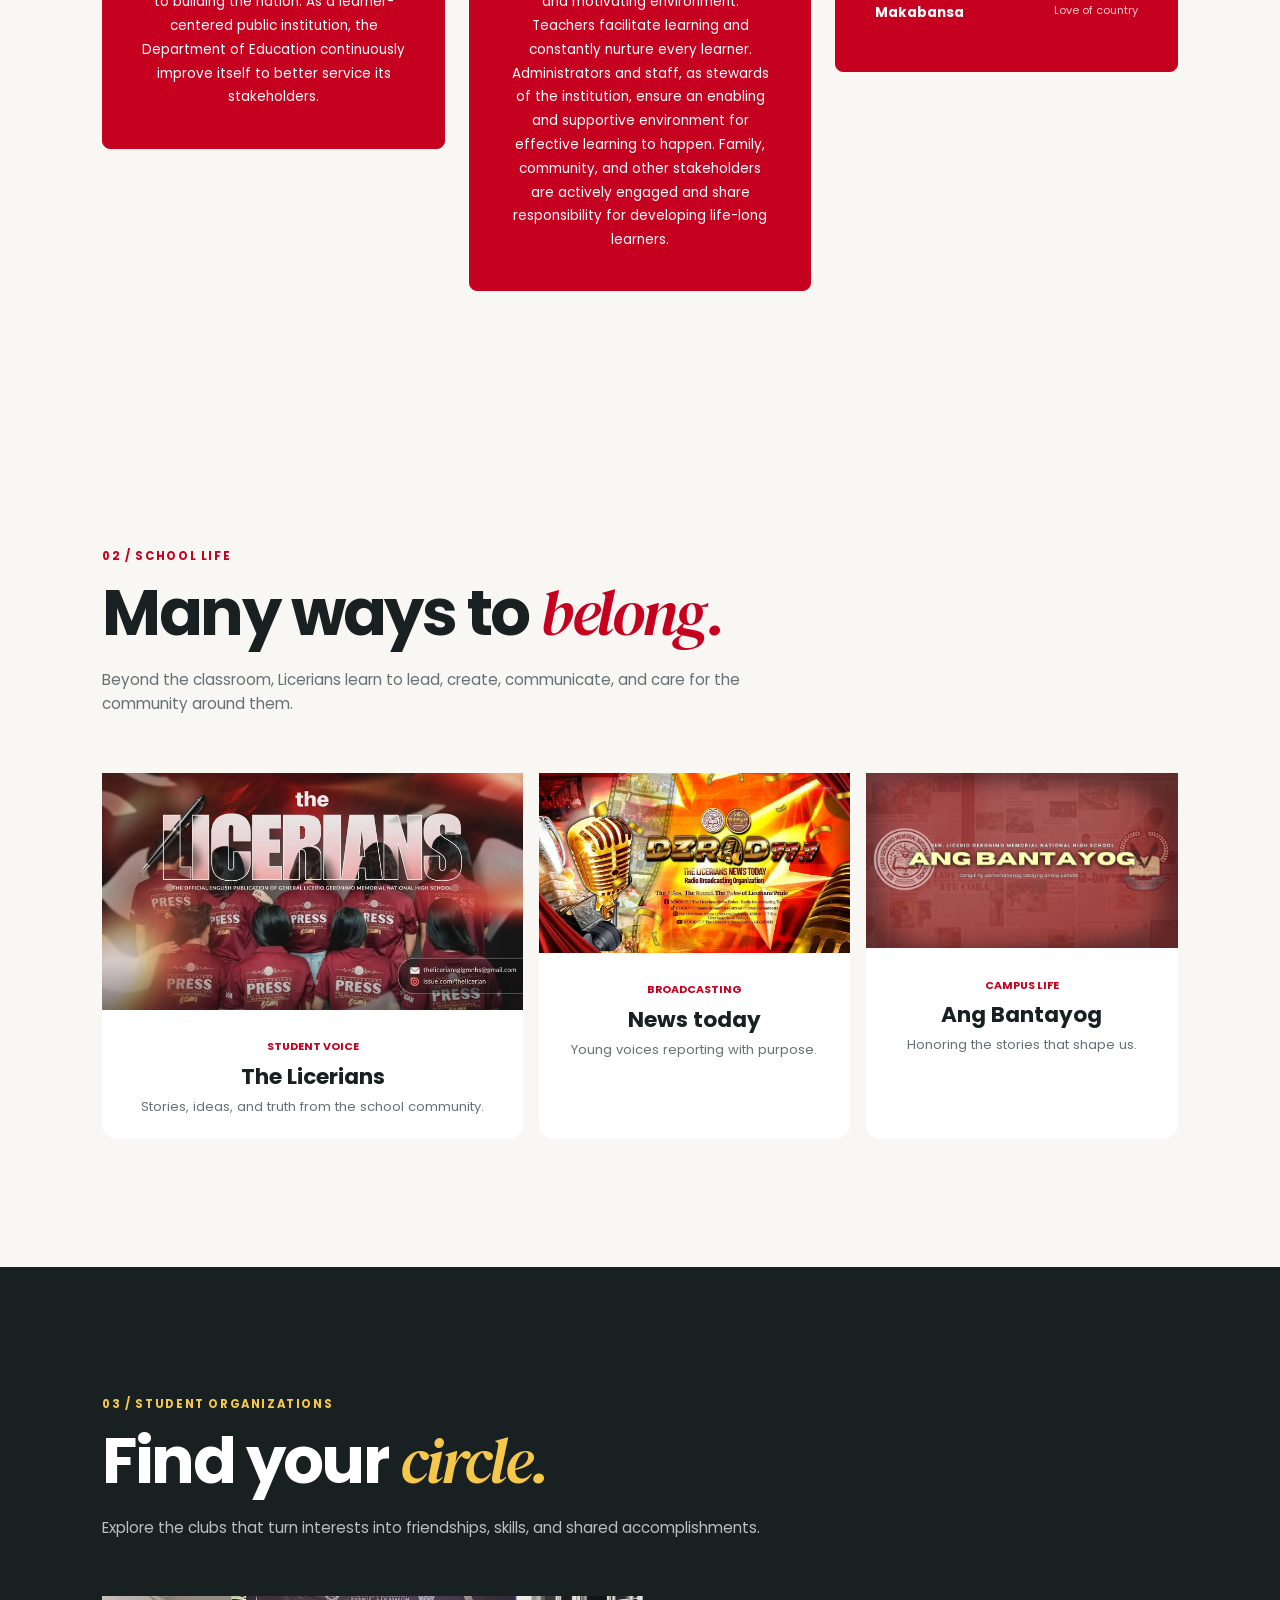
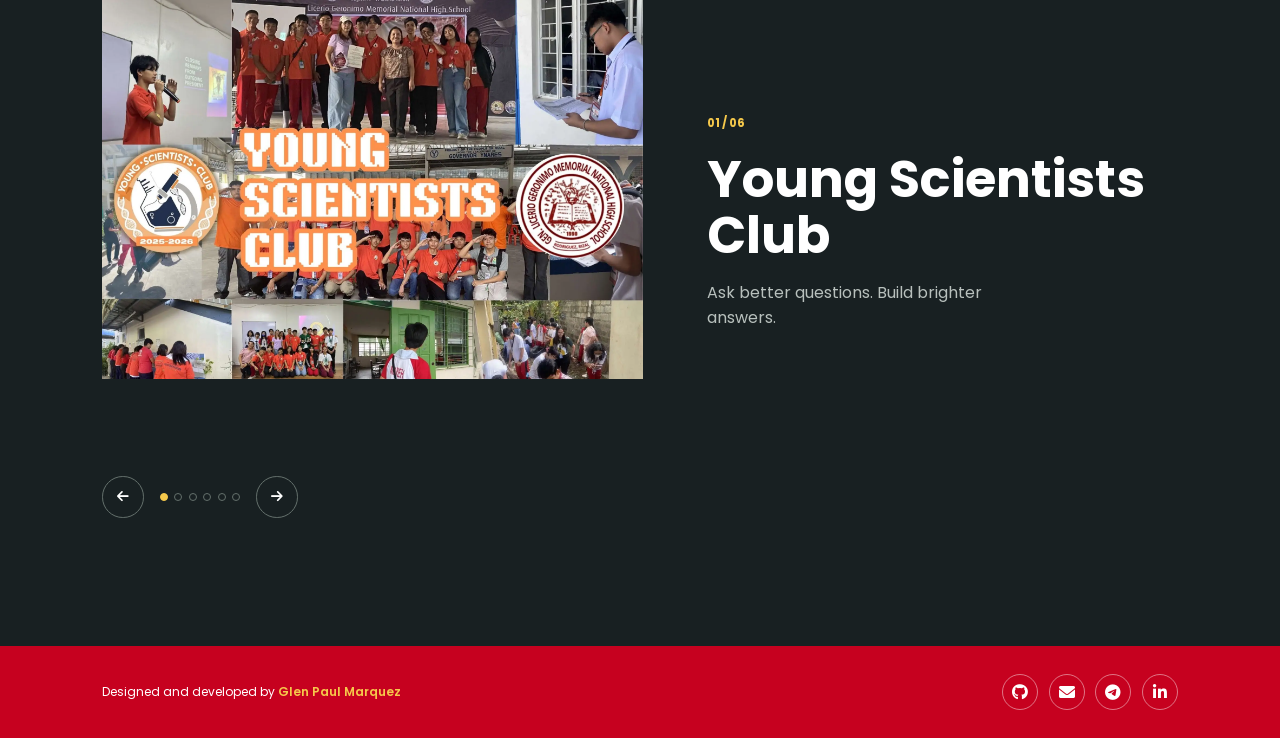
==== commit 0da44538: "'With School Map'" ====
--- a/assets/pages/landing-page.html
+++ b/assets/pages/landing-page.html
@@ -35,6 +35,7 @@
                 <li><a href="#about-school">About School</a></li>
                 <li><a href="#school-events">School Events</a></li>
                 <li><a href="#school-organization">School Organization</a></li>
+                <li><a href="../documents/school-map.pdf" target="_blank">School Map</a></li>
             </ul>
 
             <button class="menu-toggle" type="button" aria-expanded="false" aria-controls="primary-navigation">
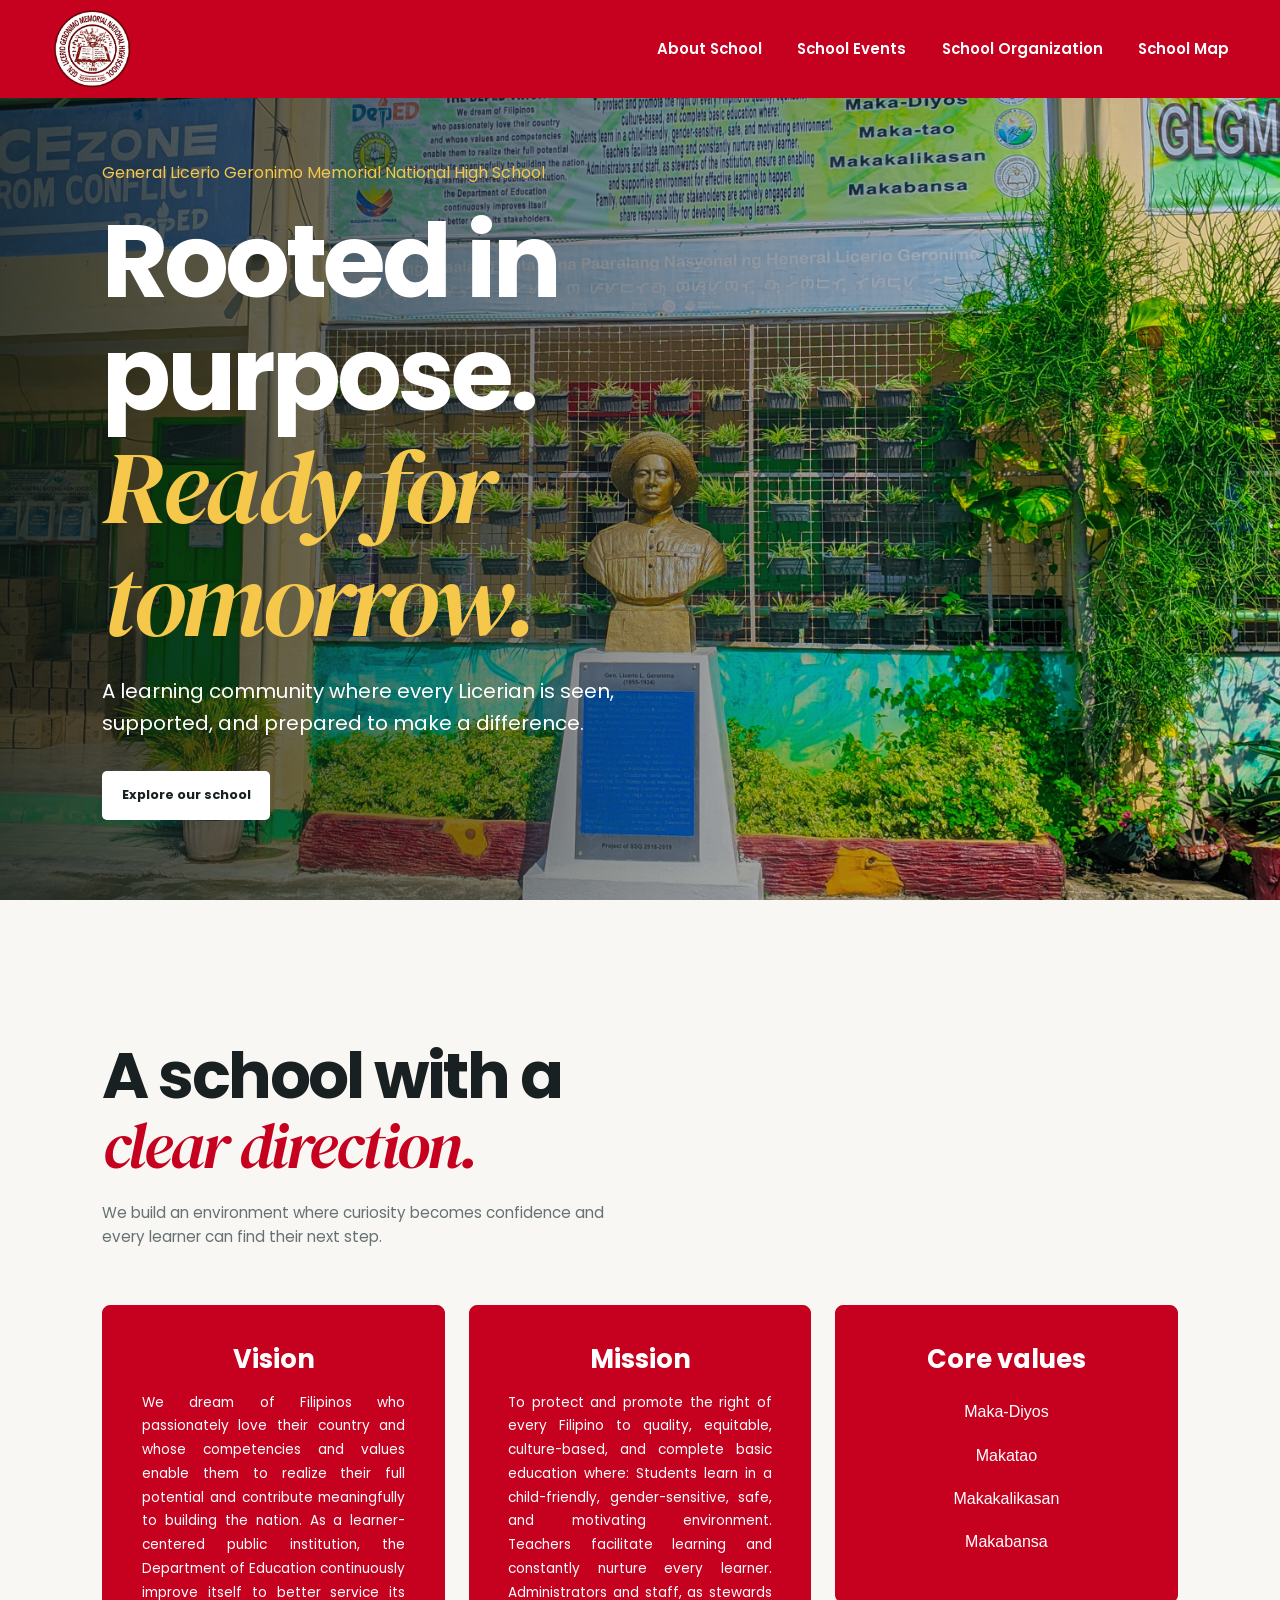
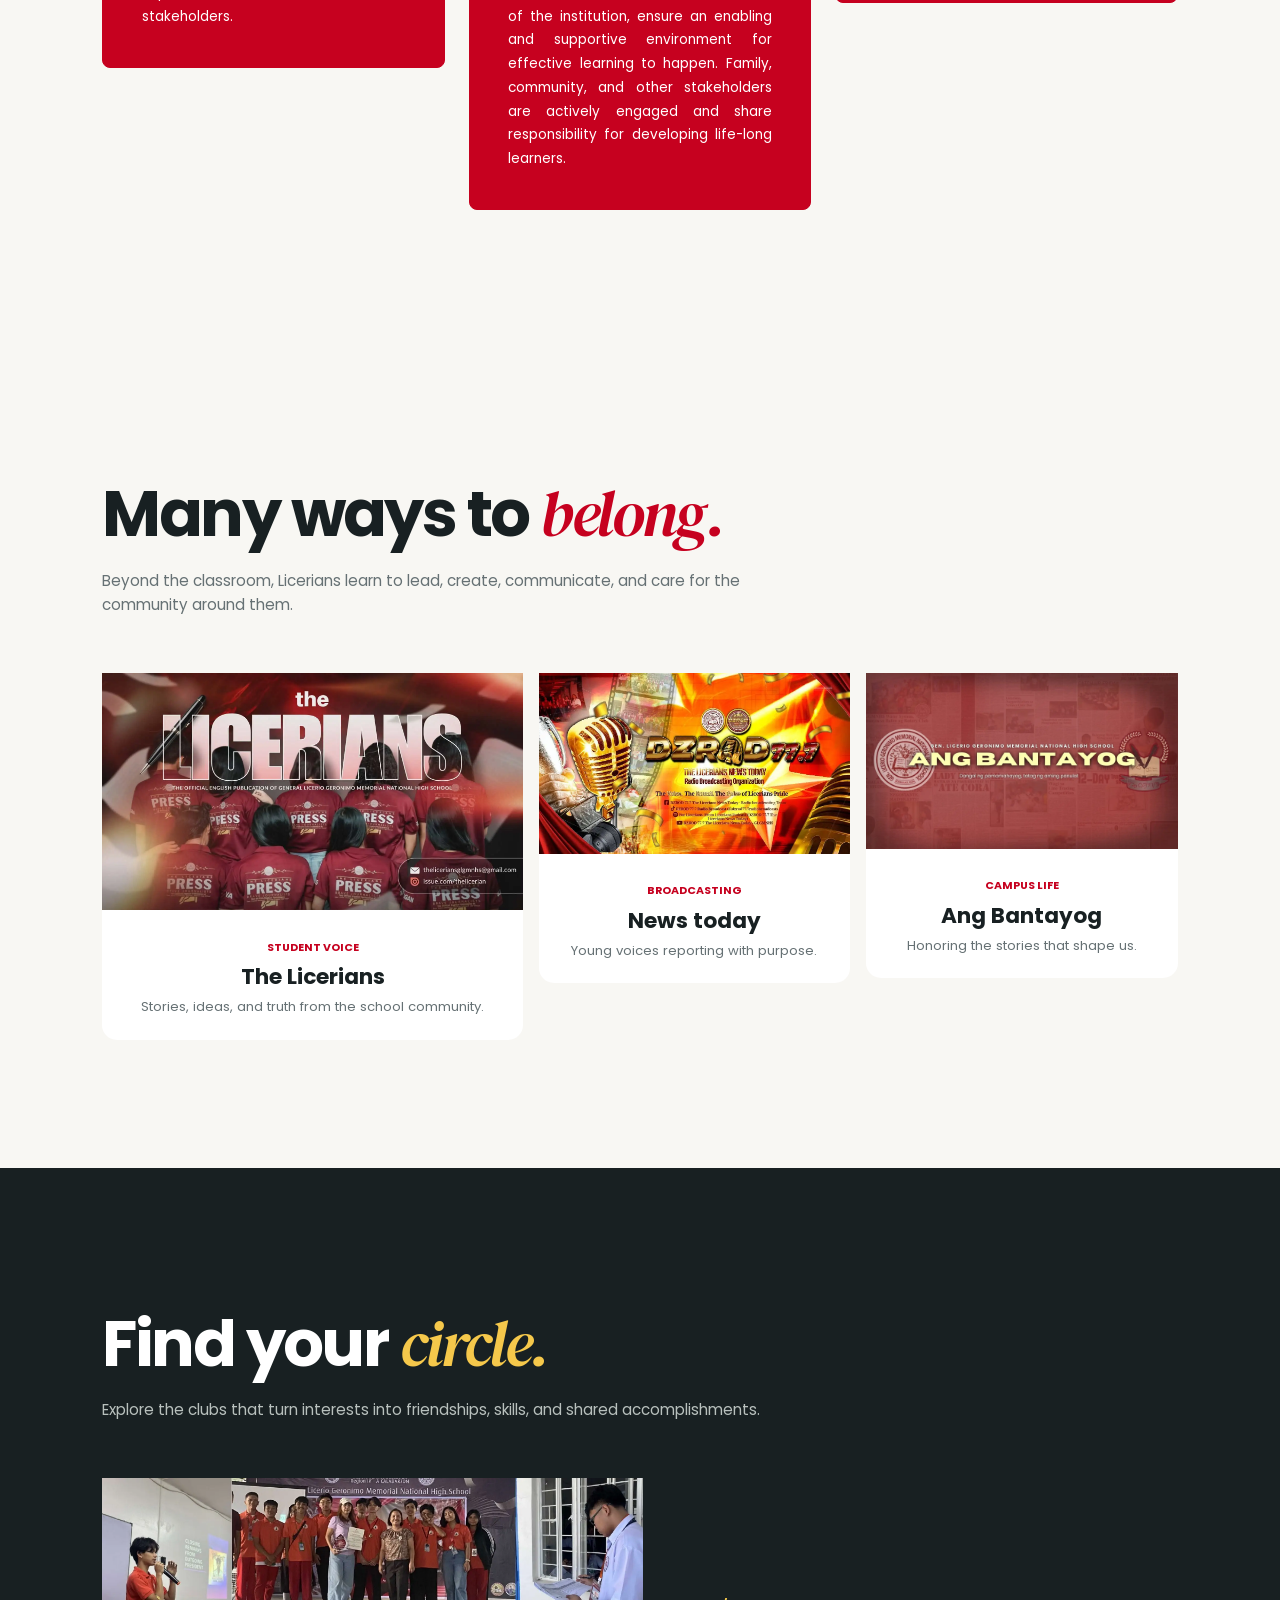
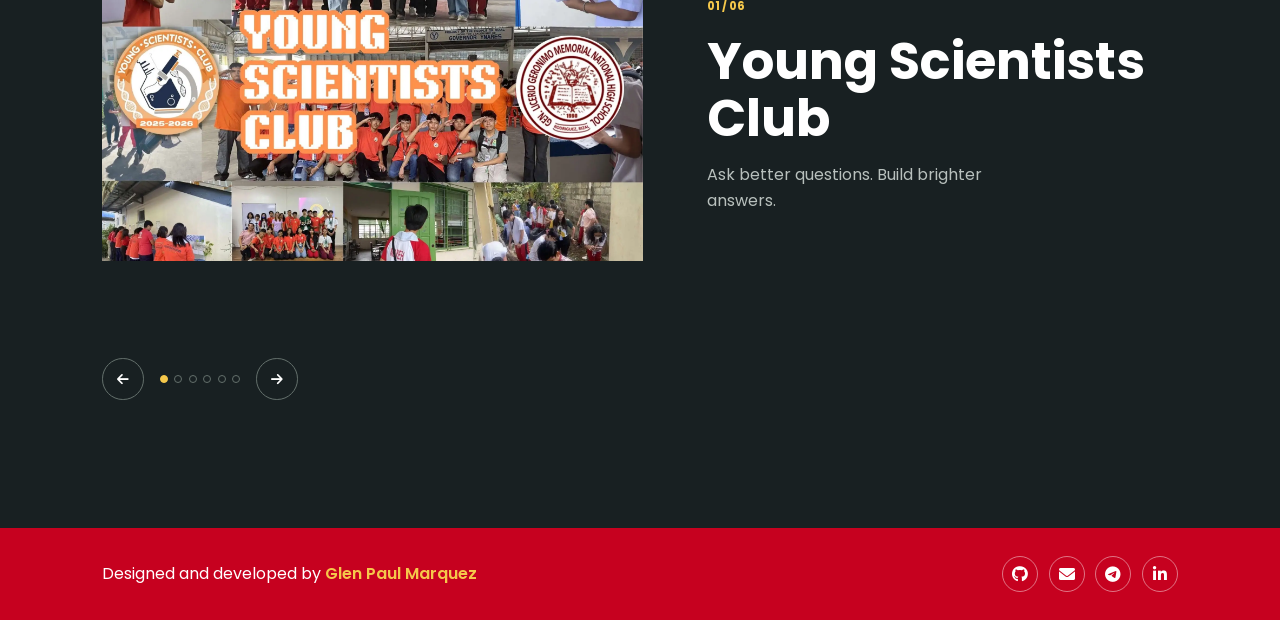
==== commit 4335c14d: "'Update font size, remove eyebrow'" ====
--- a/assets/pages/landing-page.html
+++ b/assets/pages/landing-page.html
@@ -59,7 +59,6 @@
 
         <section id="about-school">
             <div class="section-heading">
-                <p class="eyebrow">01 / Our foundation</p>
                 <h2>A school with a<br /><em>clear direction.</em></h2>
                 <p>We build an environment where curiosity becomes confidence and every learner can find their next
                     step.</p>
@@ -67,7 +66,6 @@
 
             <div class="about-grid">
                 <article class="statement-card statement-card-featured">
-                    <span class="card-number">01</span>
                     <h3>Vision</h3>
                     <p>We dream of Filipinos
                        who passionately love their country
@@ -83,7 +81,6 @@
                 </article>
 
                 <article class="statement-card">
-                    <span class="card-number">02</span>
                     <h3>Mission</h3>
                     <p>To protect and promote the right of every Filipino to quality, equitable, culture-based, and complete basic education where:
 
@@ -95,13 +92,12 @@
                 </article>
 
                 <article class="statement-card values-card">
-                    <span class="card-number">03</span>
                     <h3>Core values</h3>
                     <ul class="values-list">
-                        <li><span>Maka-Diyos</span><small>Faith in action</small></li>
-                        <li><span>Makatao</span><small>Compassion for others</small></li>
-                        <li><span>Makakalikasan</span><small>Care for our world</small></li>
-                        <li><span>Makabansa</span><small>Love of country</small></li>
+                        <li><span>Maka-Diyos</span></li>
+                        <li><span>Makatao</span></li>
+                        <li><span>Makakalikasan</span></li>
+                        <li><span>Makabansa</span></li>
                     </ul>
                 </article>
             </div>
@@ -109,7 +105,6 @@
 
         <section id="school-events">
             <div class="section-heading section-heading-wide">
-                <p class="eyebrow">02 / School life</p>
                 <h2>Many ways to <em>belong.</em></h2>
                 <p>Beyond the classroom, Licerians learn to lead, create, communicate, and care for the community around
                     them.</p>
@@ -149,7 +144,6 @@
         <section id="school-organization">
 
             <div class="section-heading section-heading-wide">
-                <p class="eyebrow">03 / Student organizations</p>
                 <h2>Find your <em>circle.</em></h2>
                 <p>Explore the clubs that turn interests into friendships, skills, and shared accomplishments.</p>
             </div>
--- a/assets/css/landing-page.css
+++ b/assets/css/landing-page.css
@@ -97,14 +97,6 @@
   max-width: 44rem;
 }
 
-.eyebrow {
-  color: var(--red);
-  font-size: 0.72rem;
-  font-weight: 700;
-  letter-spacing: 0.14em;
-  text-transform: uppercase;
-}
-
 .hero-section .eyebrow {
   color: var(--yellow);
   max-width: 30rem;
@@ -222,15 +214,6 @@
   transform: translateY(-0.35rem);
 }
 
-.card-number {
-  color: white;
-  display: block;
-  font-size: 0.72rem;
-  font-weight: 700;
-  letter-spacing: 0.12em;
-  margin-bottom: 2.75rem;
-}
-
 .statement-card h3 {
   font-size: clamp(1.4rem, 2vw, 1.7rem);
   margin-bottom: 1.1rem;
@@ -241,6 +224,7 @@
   font-size: 0.85rem;
   line-height: 1.75;
   max-width: 30rem;
+  text-align: justify;
 }
 
 .values-list {
@@ -249,20 +233,14 @@
 }
 
 .values-list li {
-  border-top: 1px solid rgb(255 255 255 / 0.35);
-  display: flex;
-  justify-content: space-between;
+  display: flex;
+  justify-content: center;
   padding: 0.55rem 0;
 }
 
 .values-list span {
-  font-size: 0.85rem;
-  font-weight: 700;
-}
-
-.values-list small {
-  color: rgb(255 255 255 / 0.78);
-  font-size: 0.7rem;
+  font-size: 1rem;
+  font-weight: 500;
 }
 
 #school-events {
@@ -286,6 +264,7 @@
   text-decoration: none;
   border-radius: 15px;
   transition: box-shadow 0.25s ease, transform 0.25s ease;
+  height: fit-content;
 }
 
 .event-card:hover {
@@ -347,7 +326,7 @@
 }
 
 .footer-content p {
-  font-size: 0.75rem;
+  font-size: 1rem;
 }
 
 .footer-content strong {
@@ -494,6 +473,10 @@
   .card-number {
     margin-bottom: 2rem;
   }
+
+  .footer-content p {
+    font-size: 0.75rem;
+  }
 }
 
 
